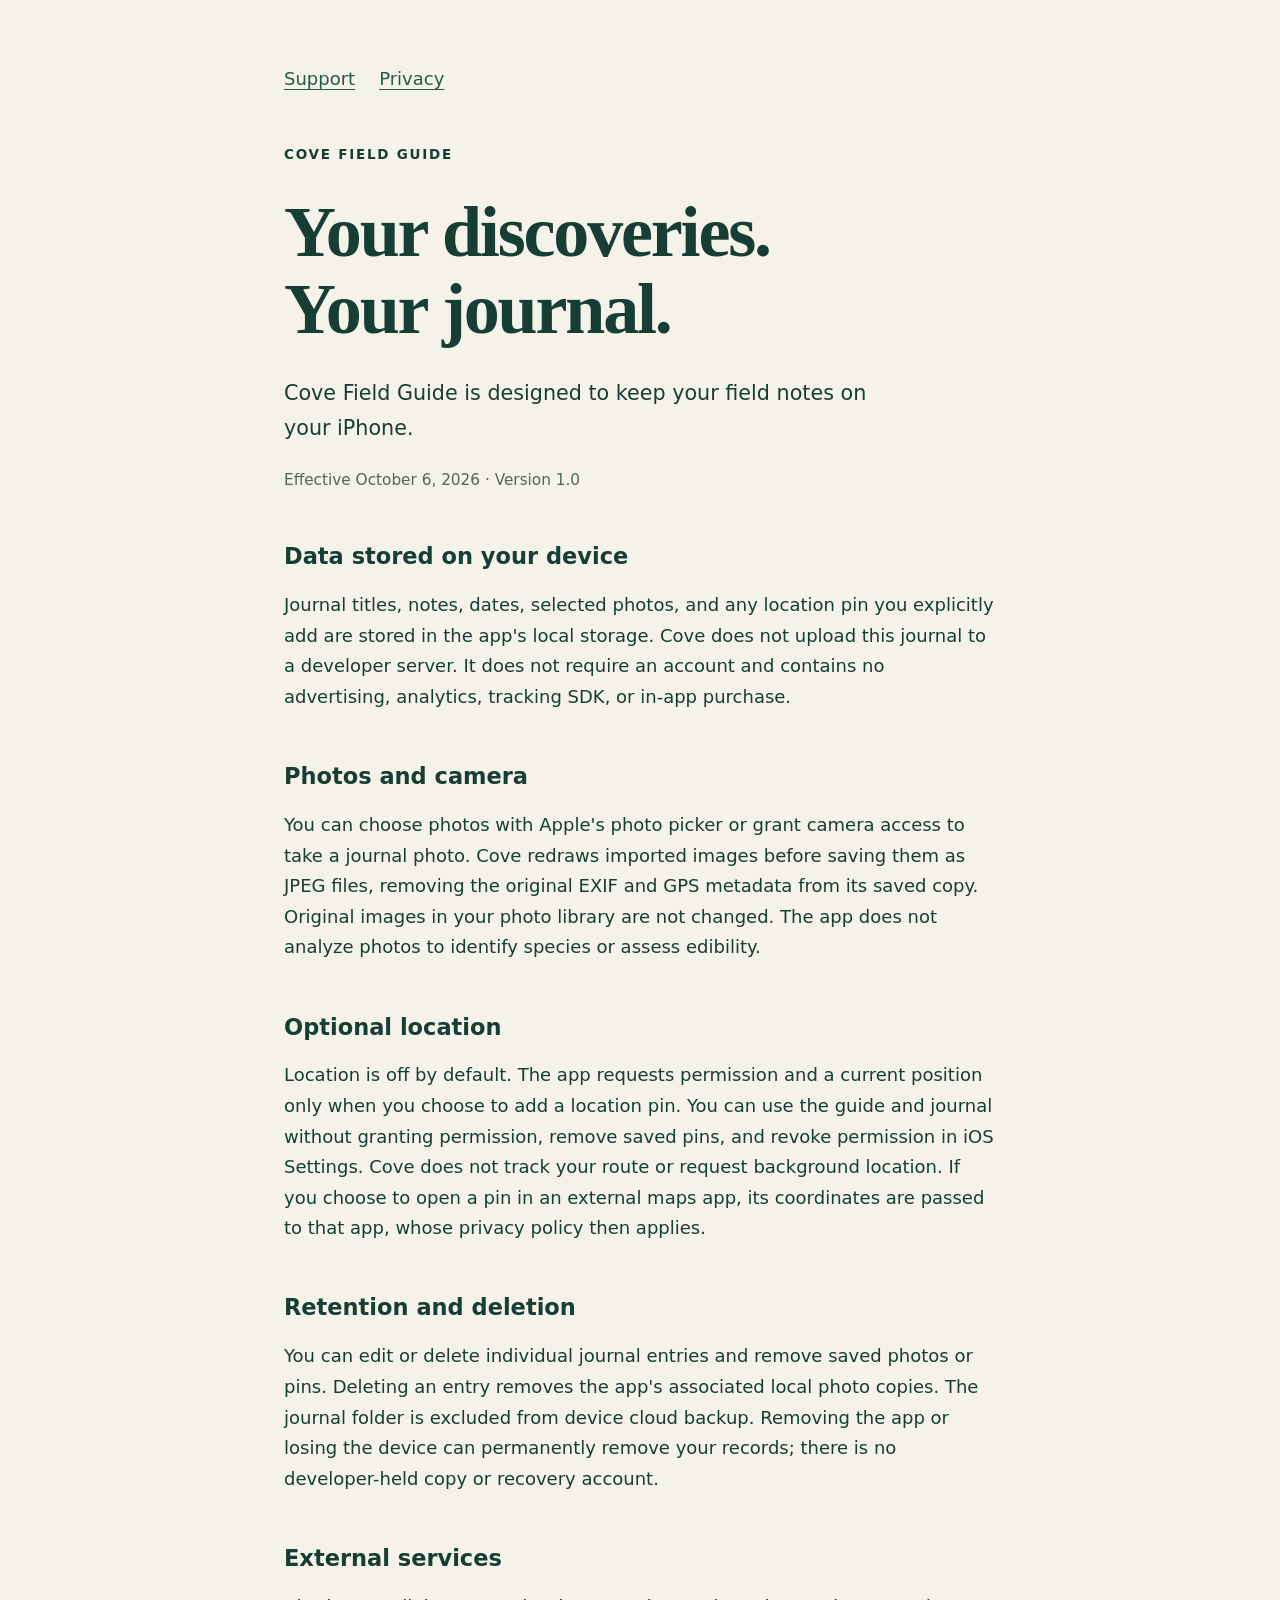
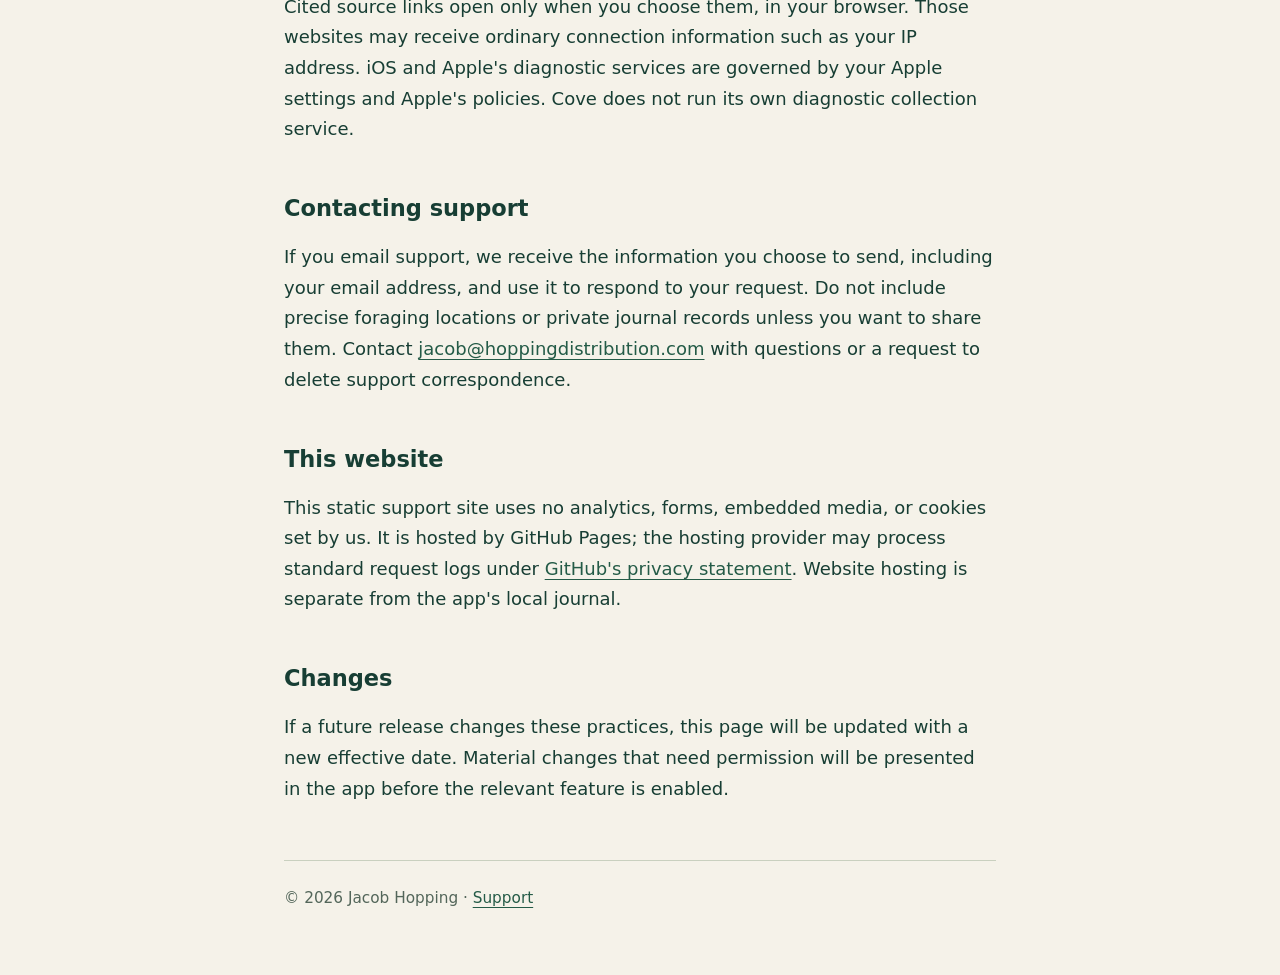
==== privacy.html @ 753c71bb "Add Cove Field Guide support and privacy pages" ====
<!doctype html><html lang="en"><head><meta charset="utf-8"><meta name="viewport" content="width=device-width,initial-scale=1"><meta name="description" content="Cove Field Guide privacy policy: local journal, optional location, no tracking."><title>Privacy — Cove Field Guide</title><link rel="stylesheet" href="style.css"></head><body><main><nav aria-label="Main"><a href="index.html">Support</a><a href="privacy.html" aria-current="page">Privacy</a></nav><p class="eyebrow">Cove Field Guide</p><h1>Your discoveries.<br>Your journal.</h1><p class="lede">Cove Field Guide is designed to keep your field notes on your iPhone.</p><p class="muted">Effective October 6, 2026 · Version 1.0</p><h2>Data stored on your device</h2><p>Journal titles, notes, dates, selected photos, and any location pin you explicitly add are stored in the app's local storage. Cove does not upload this journal to a developer server. It does not require an account and contains no advertising, analytics, tracking SDK, or in-app purchase.</p><h2>Photos and camera</h2><p>You can choose photos with Apple's photo picker or grant camera access to take a journal photo. Cove redraws imported images before saving them as JPEG files, removing the original EXIF and GPS metadata from its saved copy. Original images in your photo library are not changed. The app does not analyze photos to identify species or assess edibility.</p><h2>Optional location</h2><p>Location is off by default. The app requests permission and a current position only when you choose to add a location pin. You can use the guide and journal without granting permission, remove saved pins, and revoke permission in iOS Settings. Cove does not track your route or request background location. If you choose to open a pin in an external maps app, its coordinates are passed to that app, whose privacy policy then applies.</p><h2>Retention and deletion</h2><p>You can edit or delete individual journal entries and remove saved photos or pins. Deleting an entry removes the app's associated local photo copies. The journal folder is excluded from device cloud backup. Removing the app or losing the device can permanently remove your records; there is no developer-held copy or recovery account.</p><h2>External services</h2><p>Cited source links open only when you choose them, in your browser. Those websites may receive ordinary connection information such as your IP address. iOS and Apple's diagnostic services are governed by your Apple settings and Apple's policies. Cove does not run its own diagnostic collection service.</p><h2>Contacting support</h2><p>If you email support, we receive the information you choose to send, including your email address, and use it to respond to your request. Do not include precise foraging locations or private journal records unless you want to share them. Contact <a href="mailto:jacob@hoppingdistribution.com?subject=Cove%20privacy">jacob@hoppingdistribution.com</a> with questions or a request to delete support correspondence.</p><h2>This website</h2><p>This static support site uses no analytics, forms, embedded media, or cookies set by us. It is hosted by GitHub Pages; the hosting provider may process standard request logs under <a href="https://docs.github.com/en/site-policy/privacy-policies/github-general-privacy-statement">GitHub's privacy statement</a>. Website hosting is separate from the app's local journal.</p><h2>Changes</h2><p>If a future release changes these practices, this page will be updated with a new effective date. Material changes that need permission will be presented in the app before the relevant feature is enabled.</p><footer>© 2026 Jacob Hopping · <a href="index.html">Support</a></footer></main></body></html>
---- style.css ----
:root{color-scheme:light dark;font-family:ui-sans-serif,system-ui,-apple-system,BlinkMacSystemFont,"Segoe UI",sans-serif;background:#f5f2e9;color:#173e34;font-size:18px;line-height:1.7}*{box-sizing:border-box}body{margin:0}main{max-width:760px;margin:0 auto;padding:64px 24px}nav{display:flex;gap:24px;margin-bottom:48px;flex-wrap:wrap}a{color:#245b47;text-underline-offset:4px}a:focus-visible{outline:3px solid #a4512f;outline-offset:5px;border-radius:2px}h1{font-family:Georgia,serif;font-size:clamp(2.5rem,8vw,4rem);line-height:1.06;letter-spacing:-.03em;margin:.4em 0}h2{font-size:1.25rem;line-height:1.3;margin-top:2.2em}.eyebrow{font-size:.75rem;letter-spacing:.13em;text-transform:uppercase;font-weight:700}.lede{font-size:1.15rem;max-width:610px}.card{padding:24px;border:1px solid #c9d0bf;border-radius:18px;background:#fffdf6;margin:28px 0}.muted,footer{color:#53665a;font-size:.85rem}footer{margin-top:56px;padding-top:24px;border-top:1px solid #c9d0bf}.status{display:inline-block;background:#e3ead9;padding:6px 14px;border-radius:30px;font-size:.8rem;font-weight:600}li{padding-bottom:8px}@media(prefers-color-scheme:dark){:root{background:#12291f;color:#eeeede}a{color:#b9d9ae}.card{background:#19382b;border-color:#52694f}.muted,footer{color:#bbcdb6}.status{background:#294d38}footer{border-color:#52694f}}
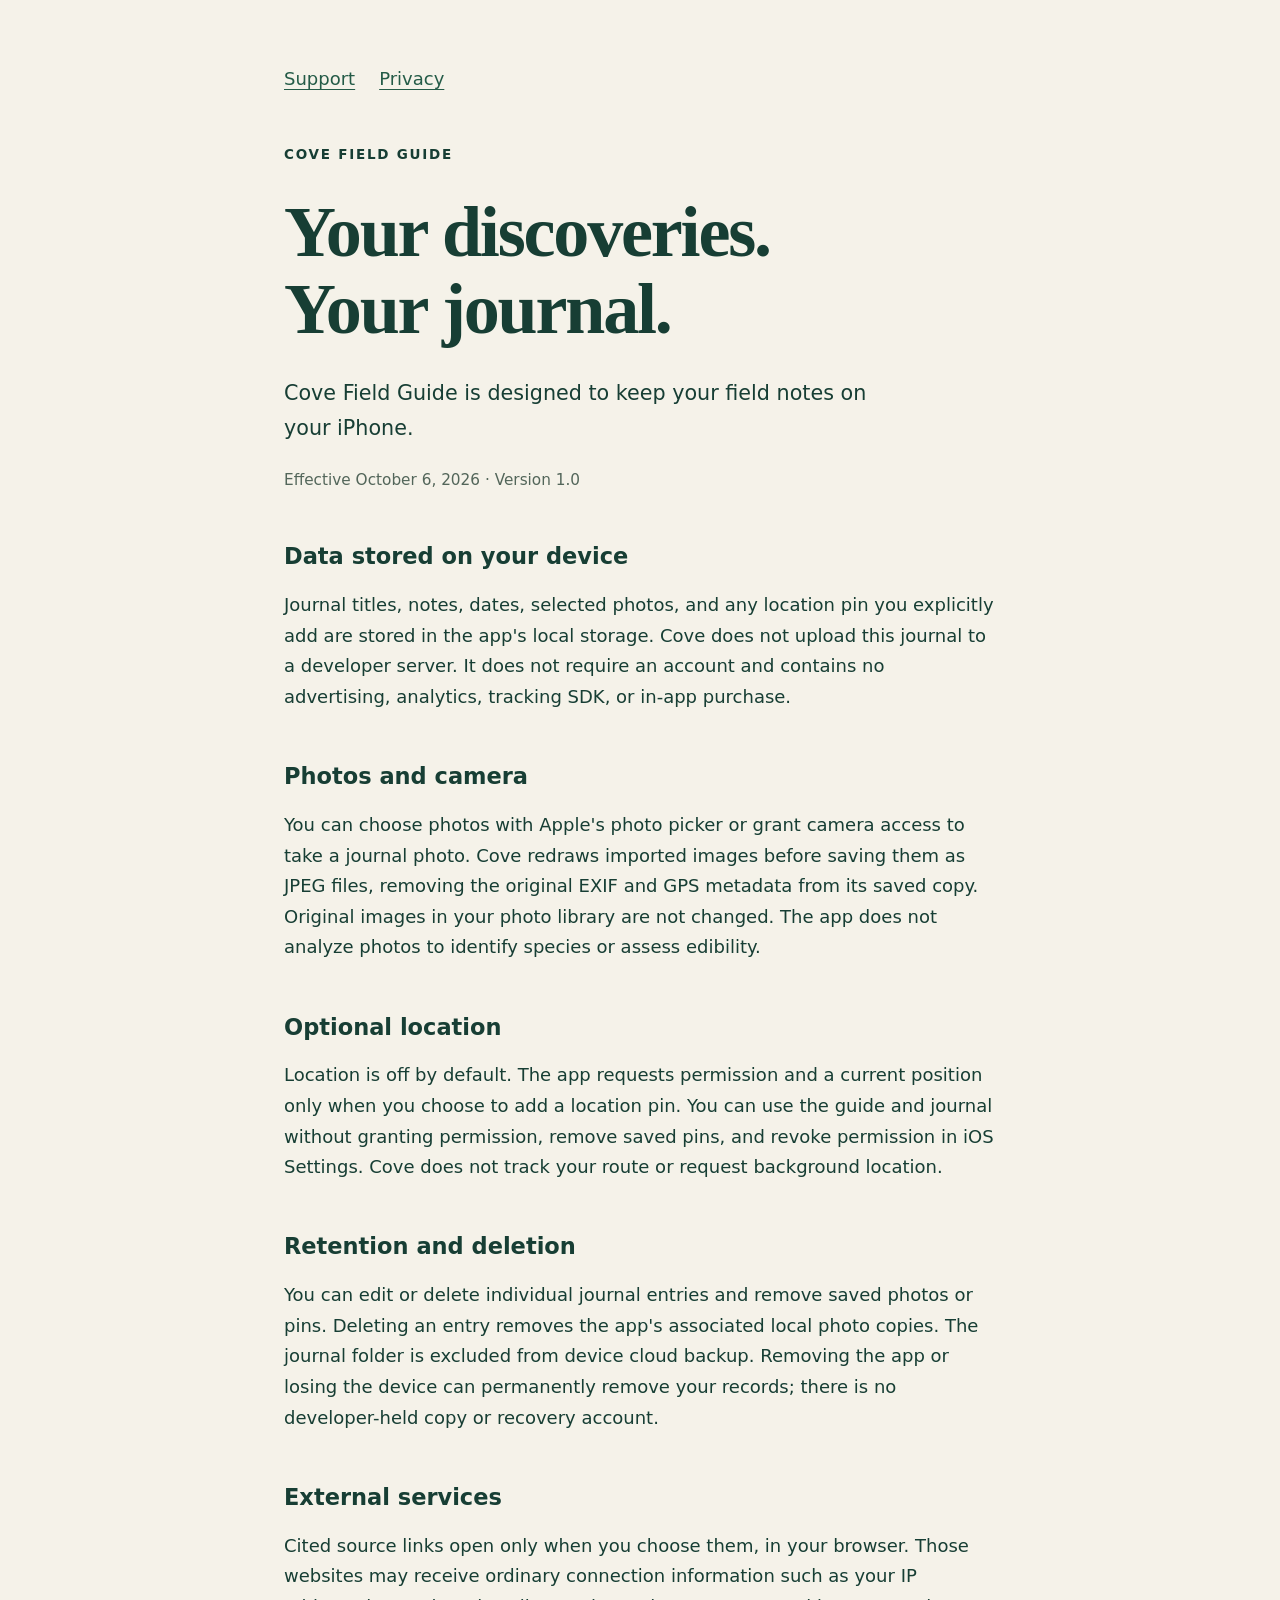
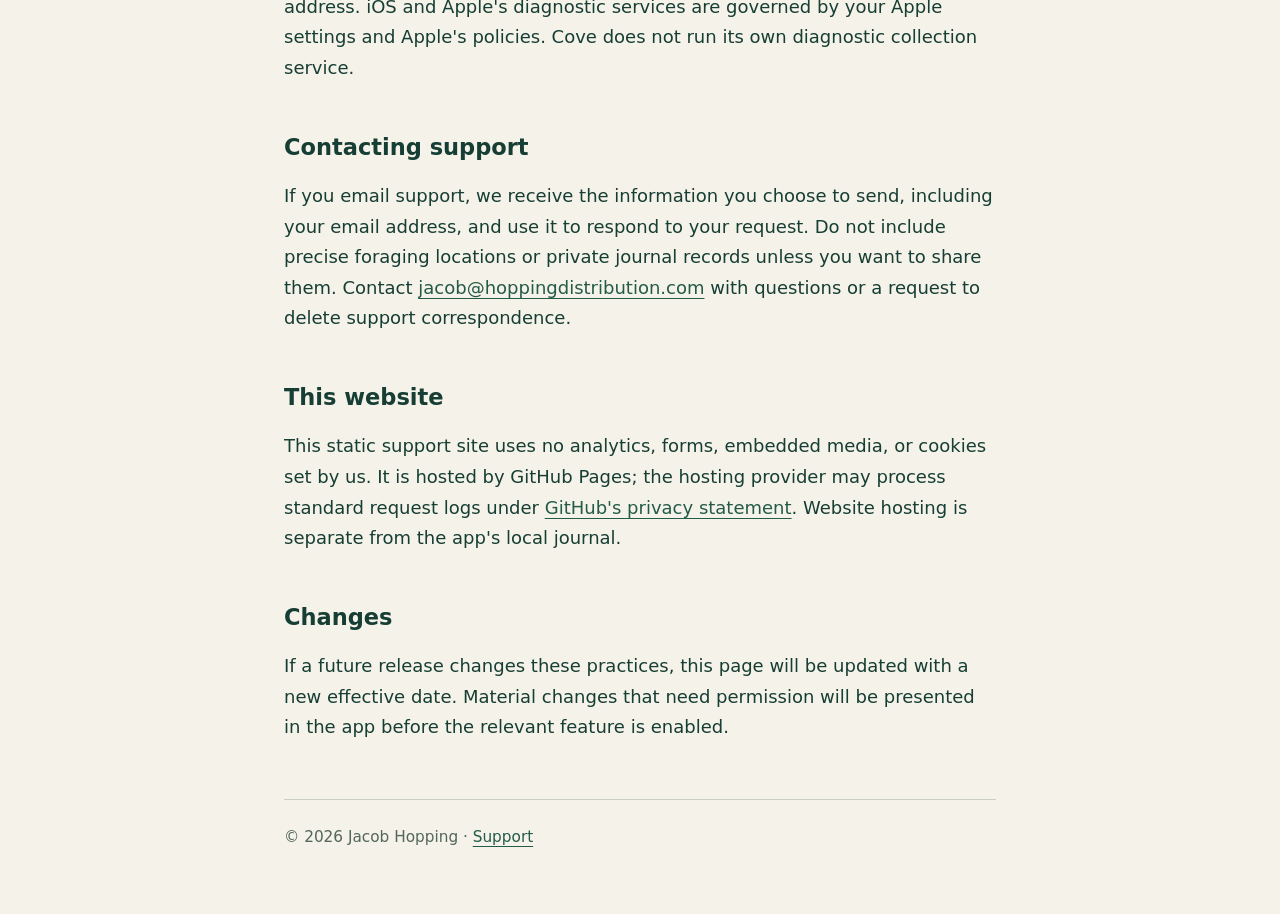
==== commit bba88644: "Align support privacy text with local coordinate storage" ====
--- a/privacy.html
+++ b/privacy.html
@@ -1 +1 @@
-<!doctype html><html lang="en"><head><meta charset="utf-8"><meta name="viewport" content="width=device-width,initial-scale=1"><meta name="description" content="Cove Field Guide privacy policy: local journal, optional location, no tracking."><title>Privacy — Cove Field Guide</title><link rel="stylesheet" href="style.css"></head><body><main><nav aria-label="Main"><a href="index.html">Support</a><a href="privacy.html" aria-current="page">Privacy</a></nav><p class="eyebrow">Cove Field Guide</p><h1>Your discoveries.<br>Your journal.</h1><p class="lede">Cove Field Guide is designed to keep your field notes on your iPhone.</p><p class="muted">Effective October 6, 2026 · Version 1.0</p><h2>Data stored on your device</h2><p>Journal titles, notes, dates, selected photos, and any location pin you explicitly add are stored in the app's local storage. Cove does not upload this journal to a developer server. It does not require an account and contains no advertising, analytics, tracking SDK, or in-app purchase.</p><h2>Photos and camera</h2><p>You can choose photos with Apple's photo picker or grant camera access to take a journal photo. Cove redraws imported images before saving them as JPEG files, removing the original EXIF and GPS metadata from its saved copy. Original images in your photo library are not changed. The app does not analyze photos to identify species or assess edibility.</p><h2>Optional location</h2><p>Location is off by default. The app requests permission and a current position only when you choose to add a location pin. You can use the guide and journal without granting permission, remove saved pins, and revoke permission in iOS Settings. Cove does not track your route or request background location. If you choose to open a pin in an external maps app, its coordinates are passed to that app, whose privacy policy then applies.</p><h2>Retention and deletion</h2><p>You can edit or delete individual journal entries and remove saved photos or pins. Deleting an entry removes the app's associated local photo copies. The journal folder is excluded from device cloud backup. Removing the app or losing the device can permanently remove your records; there is no developer-held copy or recovery account.</p><h2>External services</h2><p>Cited source links open only when you choose them, in your browser. Those websites may receive ordinary connection information such as your IP address. iOS and Apple's diagnostic services are governed by your Apple settings and Apple's policies. Cove does not run its own diagnostic collection service.</p><h2>Contacting support</h2><p>If you email support, we receive the information you choose to send, including your email address, and use it to respond to your request. Do not include precise foraging locations or private journal records unless you want to share them. Contact <a href="mailto:jacob@hoppingdistribution.com?subject=Cove%20privacy">jacob@hoppingdistribution.com</a> with questions or a request to delete support correspondence.</p><h2>This website</h2><p>This static support site uses no analytics, forms, embedded media, or cookies set by us. It is hosted by GitHub Pages; the hosting provider may process standard request logs under <a href="https://docs.github.com/en/site-policy/privacy-policies/github-general-privacy-statement">GitHub's privacy statement</a>. Website hosting is separate from the app's local journal.</p><h2>Changes</h2><p>If a future release changes these practices, this page will be updated with a new effective date. Material changes that need permission will be presented in the app before the relevant feature is enabled.</p><footer>© 2026 Jacob Hopping · <a href="index.html">Support</a></footer></main></body></html>
+<!doctype html><html lang="en"><head><meta charset="utf-8"><meta name="viewport" content="width=device-width,initial-scale=1"><meta name="description" content="Cove Field Guide privacy policy: local journal, optional location, no tracking."><title>Privacy — Cove Field Guide</title><link rel="stylesheet" href="style.css"></head><body><main><nav aria-label="Main"><a href="index.html">Support</a><a href="privacy.html" aria-current="page">Privacy</a></nav><p class="eyebrow">Cove Field Guide</p><h1>Your discoveries.<br>Your journal.</h1><p class="lede">Cove Field Guide is designed to keep your field notes on your iPhone.</p><p class="muted">Effective October 6, 2026 · Version 1.0</p><h2>Data stored on your device</h2><p>Journal titles, notes, dates, selected photos, and any location pin you explicitly add are stored in the app's local storage. Cove does not upload this journal to a developer server. It does not require an account and contains no advertising, analytics, tracking SDK, or in-app purchase.</p><h2>Photos and camera</h2><p>You can choose photos with Apple's photo picker or grant camera access to take a journal photo. Cove redraws imported images before saving them as JPEG files, removing the original EXIF and GPS metadata from its saved copy. Original images in your photo library are not changed. The app does not analyze photos to identify species or assess edibility.</p><h2>Optional location</h2><p>Location is off by default. The app requests permission and a current position only when you choose to add a location pin. You can use the guide and journal without granting permission, remove saved pins, and revoke permission in iOS Settings. Cove does not track your route or request background location.</p><h2>Retention and deletion</h2><p>You can edit or delete individual journal entries and remove saved photos or pins. Deleting an entry removes the app's associated local photo copies. The journal folder is excluded from device cloud backup. Removing the app or losing the device can permanently remove your records; there is no developer-held copy or recovery account.</p><h2>External services</h2><p>Cited source links open only when you choose them, in your browser. Those websites may receive ordinary connection information such as your IP address. iOS and Apple's diagnostic services are governed by your Apple settings and Apple's policies. Cove does not run its own diagnostic collection service.</p><h2>Contacting support</h2><p>If you email support, we receive the information you choose to send, including your email address, and use it to respond to your request. Do not include precise foraging locations or private journal records unless you want to share them. Contact <a href="mailto:jacob@hoppingdistribution.com?subject=Cove%20privacy">jacob@hoppingdistribution.com</a> with questions or a request to delete support correspondence.</p><h2>This website</h2><p>This static support site uses no analytics, forms, embedded media, or cookies set by us. It is hosted by GitHub Pages; the hosting provider may process standard request logs under <a href="https://docs.github.com/en/site-policy/privacy-policies/github-general-privacy-statement">GitHub's privacy statement</a>. Website hosting is separate from the app's local journal.</p><h2>Changes</h2><p>If a future release changes these practices, this page will be updated with a new effective date. Material changes that need permission will be presented in the app before the relevant feature is enabled.</p><footer>© 2026 Jacob Hopping · <a href="index.html">Support</a></footer></main></body></html>
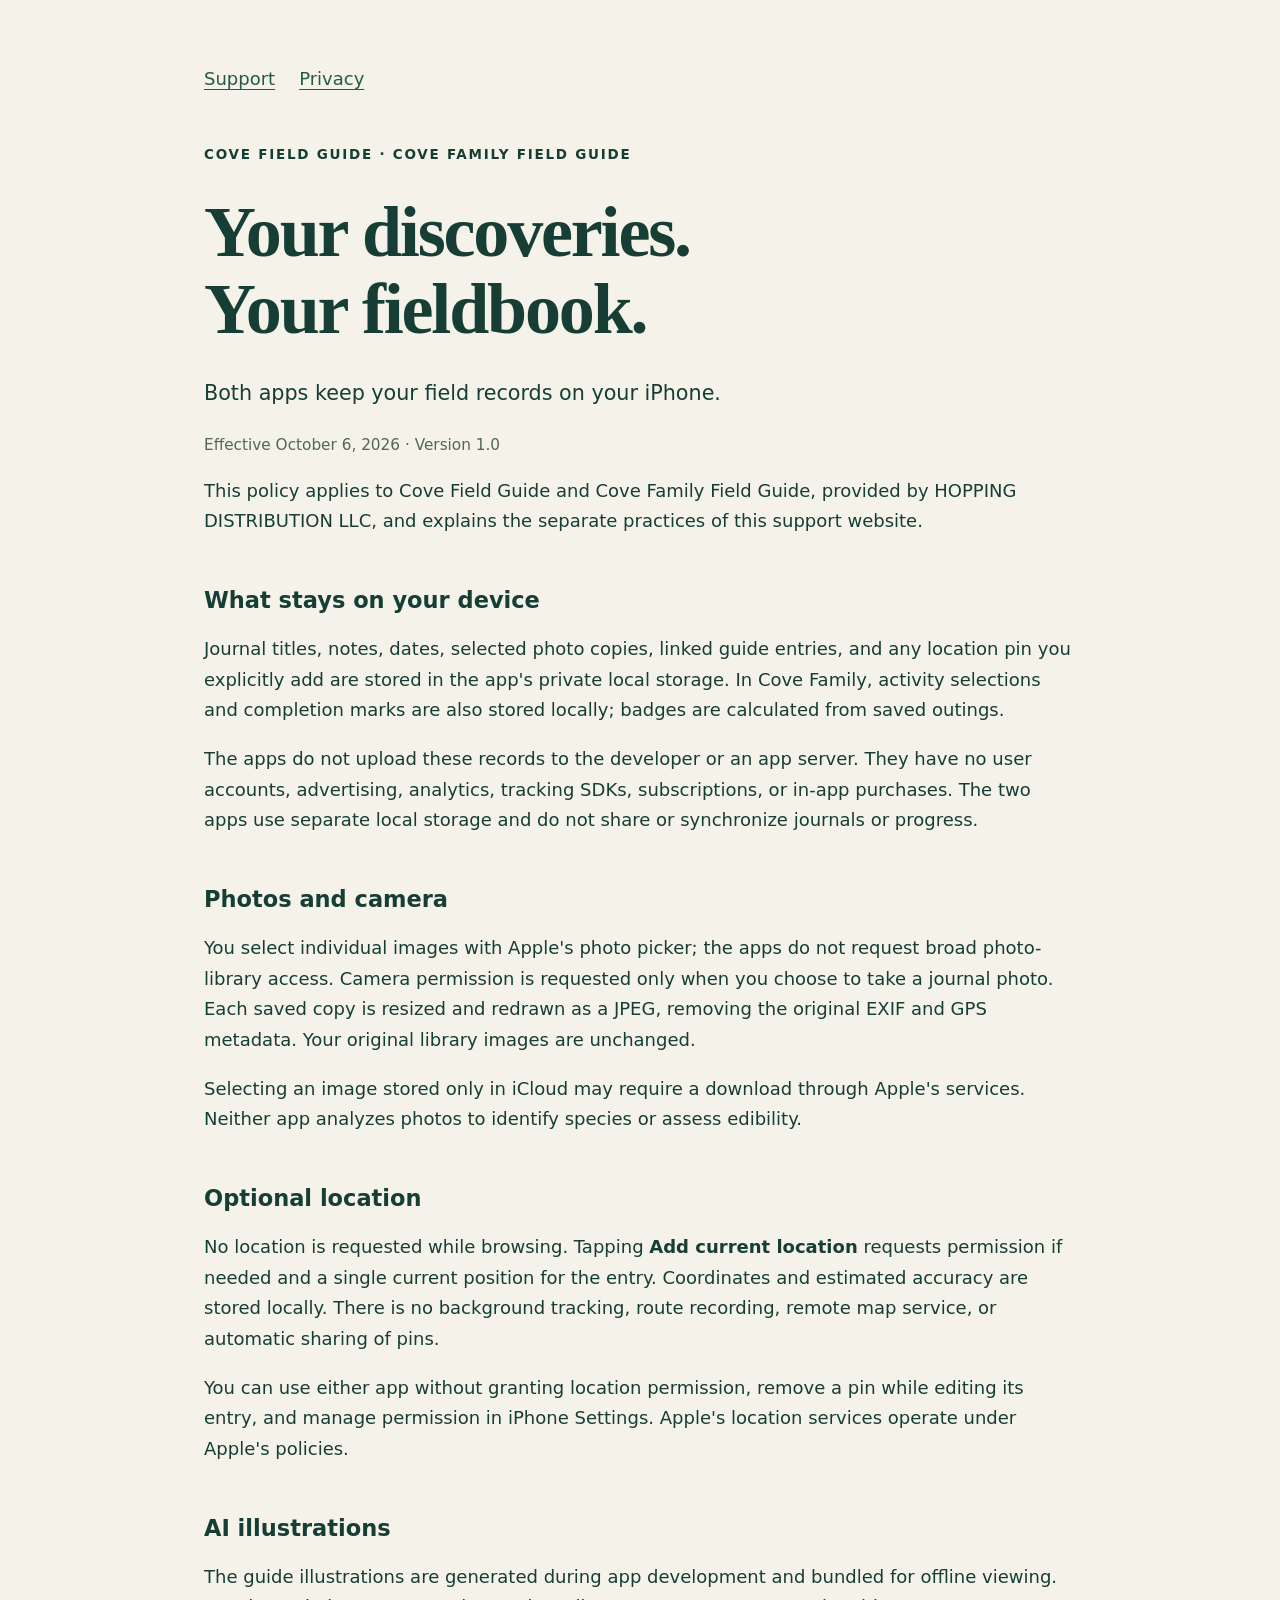
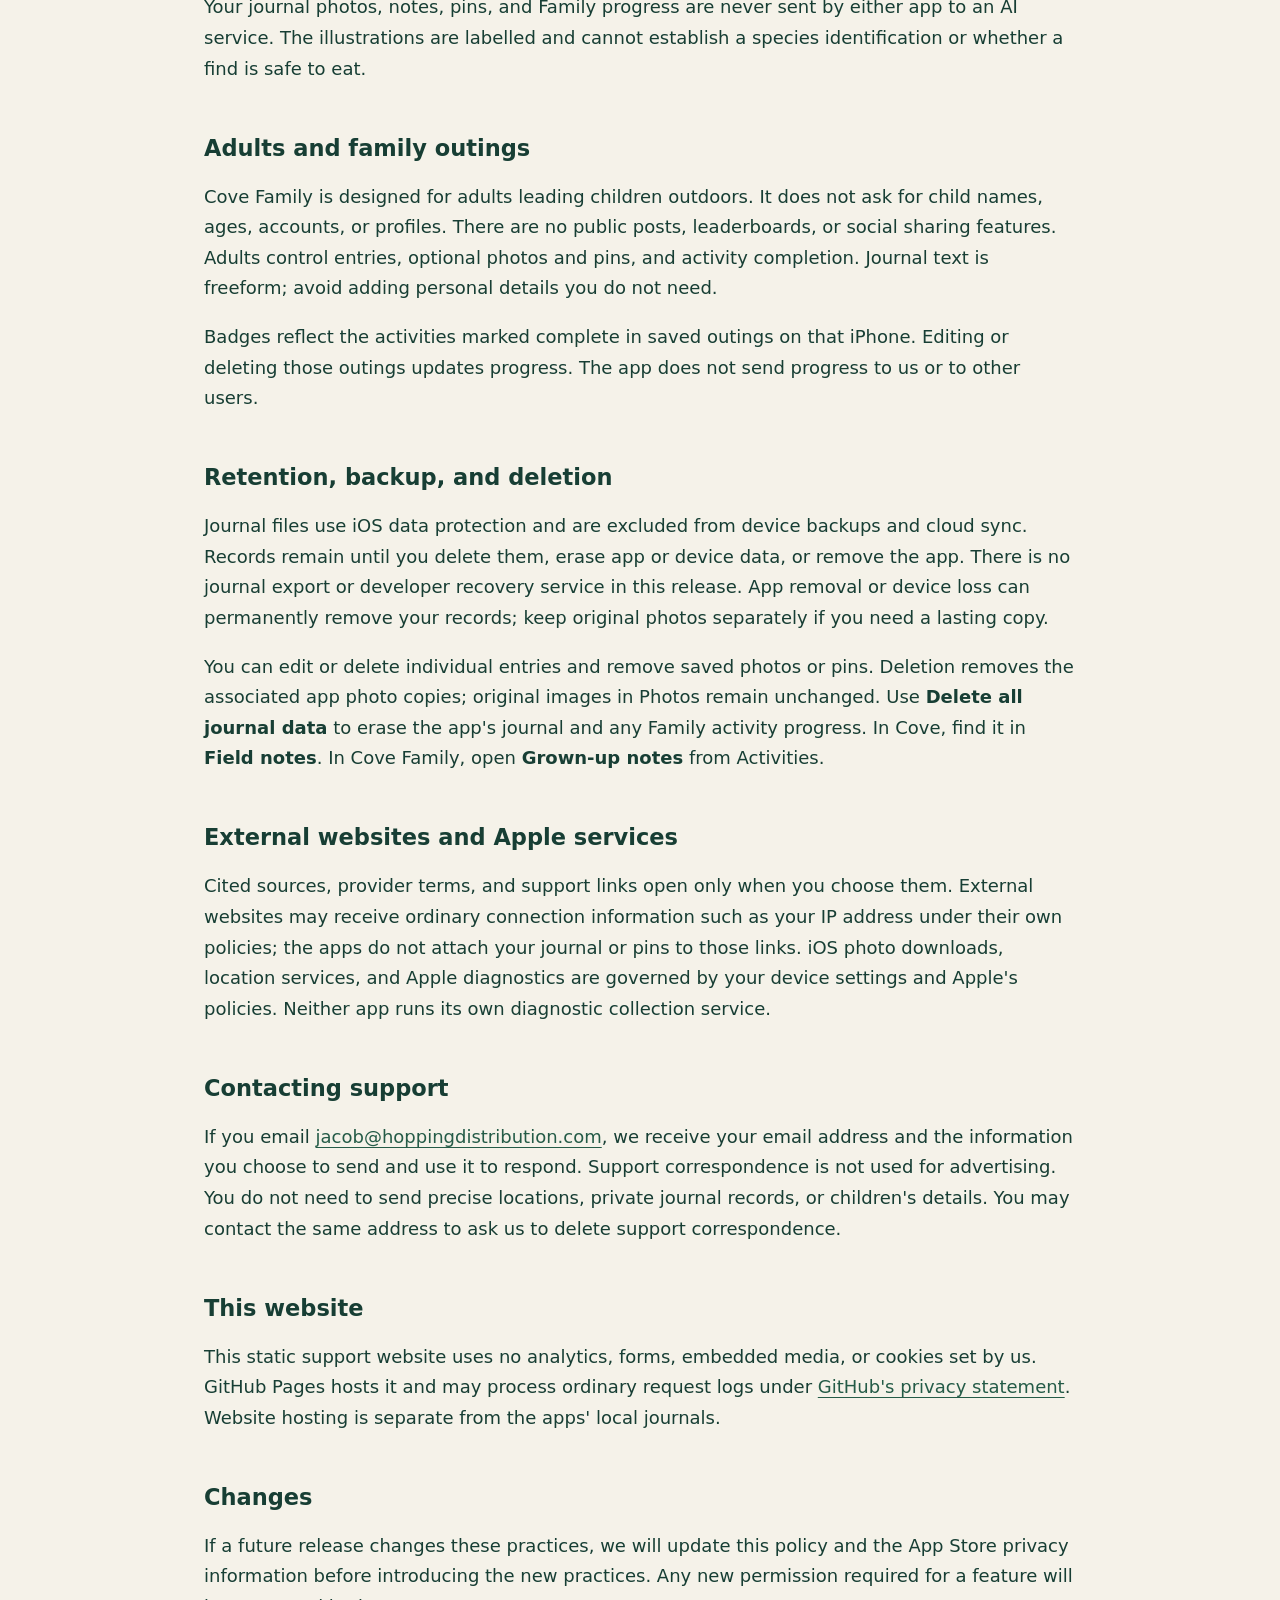
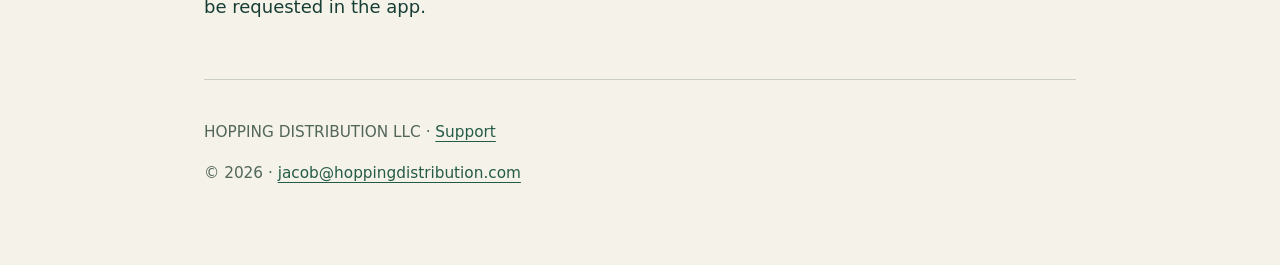
==== commit 51fcf164: "Document both Cove apps and private family activity progress" ====
--- a/privacy.html
+++ b/privacy.html
@@ -1 +1,46 @@
-<!doctype html><html lang="en"><head><meta charset="utf-8"><meta name="viewport" content="width=device-width,initial-scale=1"><meta name="description" content="Cove Field Guide privacy policy: local journal, optional location, no tracking."><title>Privacy — Cove Field Guide</title><link rel="stylesheet" href="style.css"></head><body><main><nav aria-label="Main"><a href="index.html">Support</a><a href="privacy.html" aria-current="page">Privacy</a></nav><p class="eyebrow">Cove Field Guide</p><h1>Your discoveries.<br>Your journal.</h1><p class="lede">Cove Field Guide is designed to keep your field notes on your iPhone.</p><p class="muted">Effective October 6, 2026 · Version 1.0</p><h2>Data stored on your device</h2><p>Journal titles, notes, dates, selected photos, and any location pin you explicitly add are stored in the app's local storage. Cove does not upload this journal to a developer server. It does not require an account and contains no advertising, analytics, tracking SDK, or in-app purchase.</p><h2>Photos and camera</h2><p>You can choose photos with Apple's photo picker or grant camera access to take a journal photo. Cove redraws imported images before saving them as JPEG files, removing the original EXIF and GPS metadata from its saved copy. Original images in your photo library are not changed. The app does not analyze photos to identify species or assess edibility.</p><h2>Optional location</h2><p>Location is off by default. The app requests permission and a current position only when you choose to add a location pin. You can use the guide and journal without granting permission, remove saved pins, and revoke permission in iOS Settings. Cove does not track your route or request background location.</p><h2>Retention and deletion</h2><p>You can edit or delete individual journal entries and remove saved photos or pins. Deleting an entry removes the app's associated local photo copies. The journal folder is excluded from device cloud backup. Removing the app or losing the device can permanently remove your records; there is no developer-held copy or recovery account.</p><h2>External services</h2><p>Cited source links open only when you choose them, in your browser. Those websites may receive ordinary connection information such as your IP address. iOS and Apple's diagnostic services are governed by your Apple settings and Apple's policies. Cove does not run its own diagnostic collection service.</p><h2>Contacting support</h2><p>If you email support, we receive the information you choose to send, including your email address, and use it to respond to your request. Do not include precise foraging locations or private journal records unless you want to share them. Contact <a href="mailto:jacob@hoppingdistribution.com?subject=Cove%20privacy">jacob@hoppingdistribution.com</a> with questions or a request to delete support correspondence.</p><h2>This website</h2><p>This static support site uses no analytics, forms, embedded media, or cookies set by us. It is hosted by GitHub Pages; the hosting provider may process standard request logs under <a href="https://docs.github.com/en/site-policy/privacy-policies/github-general-privacy-statement">GitHub's privacy statement</a>. Website hosting is separate from the app's local journal.</p><h2>Changes</h2><p>If a future release changes these practices, this page will be updated with a new effective date. Material changes that need permission will be presented in the app before the relevant feature is enabled.</p><footer>© 2026 Jacob Hopping · <a href="index.html">Support</a></footer></main></body></html>
+<!doctype html>
+<html lang="en">
+<head>
+  <meta charset="utf-8">
+  <meta name="viewport" content="width=device-width, initial-scale=1">
+  <meta name="description" content="Privacy policy for Cove Field Guide and Cove Family Field Guide: local journals, optional location, no tracking, and no child accounts.">
+  <title>Privacy — Cove fieldbooks</title>
+  <link rel="stylesheet" href="style.css">
+</head>
+<body>
+<main>
+  <nav aria-label="Main"><a href="index.html">Support</a><a href="privacy.html" aria-current="page">Privacy</a></nav>
+  <p class="eyebrow">Cove Field Guide · Cove Family Field Guide</p>
+  <h1>Your discoveries.<br>Your fieldbook.</h1>
+  <p class="lede">Both apps keep your field records on your iPhone.</p>
+  <p class="muted">Effective October 6, 2026 · Version 1.0</p>
+  <p>This policy applies to Cove Field Guide and Cove Family Field Guide, provided by HOPPING DISTRIBUTION LLC, and explains the separate practices of this support website.</p>
+  <h2>What stays on your device</h2>
+  <p>Journal titles, notes, dates, selected photo copies, linked guide entries, and any location pin you explicitly add are stored in the app's private local storage. In Cove Family, activity selections and completion marks are also stored locally; badges are calculated from saved outings.</p>
+  <p>The apps do not upload these records to the developer or an app server. They have no user accounts, advertising, analytics, tracking SDKs, subscriptions, or in-app purchases. The two apps use separate local storage and do not share or synchronize journals or progress.</p>
+  <h2>Photos and camera</h2>
+  <p>You select individual images with Apple's photo picker; the apps do not request broad photo-library access. Camera permission is requested only when you choose to take a journal photo. Each saved copy is resized and redrawn as a JPEG, removing the original EXIF and GPS metadata. Your original library images are unchanged.</p>
+  <p>Selecting an image stored only in iCloud may require a download through Apple's services. Neither app analyzes photos to identify species or assess edibility.</p>
+  <h2>Optional location</h2>
+  <p>No location is requested while browsing. Tapping <strong>Add current location</strong> requests permission if needed and a single current position for the entry. Coordinates and estimated accuracy are stored locally. There is no background tracking, route recording, remote map service, or automatic sharing of pins.</p>
+  <p>You can use either app without granting location permission, remove a pin while editing its entry, and manage permission in iPhone Settings. Apple's location services operate under Apple's policies.</p>
+  <h2>AI illustrations</h2>
+  <p>The guide illustrations are generated during app development and bundled for offline viewing. Your journal photos, notes, pins, and Family progress are never sent by either app to an AI service. The illustrations are labelled and cannot establish a species identification or whether a find is safe to eat.</p>
+  <h2>Adults and family outings</h2>
+  <p>Cove Family is designed for adults leading children outdoors. It does not ask for child names, ages, accounts, or profiles. There are no public posts, leaderboards, or social sharing features. Adults control entries, optional photos and pins, and activity completion. Journal text is freeform; avoid adding personal details you do not need.</p>
+  <p>Badges reflect the activities marked complete in saved outings on that iPhone. Editing or deleting those outings updates progress. The app does not send progress to us or to other users.</p>
+  <h2>Retention, backup, and deletion</h2>
+  <p>Journal files use iOS data protection and are excluded from device backups and cloud sync. Records remain until you delete them, erase app or device data, or remove the app. There is no journal export or developer recovery service in this release. App removal or device loss can permanently remove your records; keep original photos separately if you need a lasting copy.</p>
+  <p>You can edit or delete individual entries and remove saved photos or pins. Deletion removes the associated app photo copies; original images in Photos remain unchanged. Use <strong>Delete all journal data</strong> to erase the app's journal and any Family activity progress. In Cove, find it in <strong>Field notes</strong>. In Cove Family, open <strong>Grown-up notes</strong> from Activities.</p>
+  <h2>External websites and Apple services</h2>
+  <p>Cited sources, provider terms, and support links open only when you choose them. External websites may receive ordinary connection information such as your IP address under their own policies; the apps do not attach your journal or pins to those links. iOS photo downloads, location services, and Apple diagnostics are governed by your device settings and Apple's policies. Neither app runs its own diagnostic collection service.</p>
+  <h2>Contacting support</h2>
+  <p>If you email <a href="mailto:jacob@hoppingdistribution.com?subject=Cove%20privacy">jacob@hoppingdistribution.com</a>, we receive your email address and the information you choose to send and use it to respond. Support correspondence is not used for advertising. You do not need to send precise locations, private journal records, or children's details. You may contact the same address to ask us to delete support correspondence.</p>
+  <h2>This website</h2>
+  <p>This static support website uses no analytics, forms, embedded media, or cookies set by us. GitHub Pages hosts it and may process ordinary request logs under <a href="https://docs.github.com/en/site-policy/privacy-policies/github-general-privacy-statement">GitHub's privacy statement</a>. Website hosting is separate from the apps' local journals.</p>
+  <h2>Changes</h2>
+  <p>If a future release changes these practices, we will update this policy and the App Store privacy information before introducing the new practices. Any new permission required for a feature will be requested in the app.</p>
+  <footer><p>HOPPING DISTRIBUTION LLC · <a href="index.html">Support</a></p><p>© 2026 · <a href="mailto:jacob@hoppingdistribution.com">jacob@hoppingdistribution.com</a></p></footer>
+</main>
+</body>
+</html>
--- a/style.css
+++ b/style.css
@@ -1 +1,2 @@
 :root{color-scheme:light dark;font-family:ui-sans-serif,system-ui,-apple-system,BlinkMacSystemFont,"Segoe UI",sans-serif;background:#f5f2e9;color:#173e34;font-size:18px;line-height:1.7}*{box-sizing:border-box}body{margin:0}main{max-width:760px;margin:0 auto;padding:64px 24px}nav{display:flex;gap:24px;margin-bottom:48px;flex-wrap:wrap}a{color:#245b47;text-underline-offset:4px}a:focus-visible{outline:3px solid #a4512f;outline-offset:5px;border-radius:2px}h1{font-family:Georgia,serif;font-size:clamp(2.5rem,8vw,4rem);line-height:1.06;letter-spacing:-.03em;margin:.4em 0}h2{font-size:1.25rem;line-height:1.3;margin-top:2.2em}.eyebrow{font-size:.75rem;letter-spacing:.13em;text-transform:uppercase;font-weight:700}.lede{font-size:1.15rem;max-width:610px}.card{padding:24px;border:1px solid #c9d0bf;border-radius:18px;background:#fffdf6;margin:28px 0}.muted,footer{color:#53665a;font-size:.85rem}footer{margin-top:56px;padding-top:24px;border-top:1px solid #c9d0bf}.status{display:inline-block;background:#e3ead9;padding:6px 14px;border-radius:30px;font-size:.8rem;font-weight:600}li{padding-bottom:8px}@media(prefers-color-scheme:dark){:root{background:#12291f;color:#eeeede}a{color:#b9d9ae}.card{background:#19382b;border-color:#52694f}.muted,footer{color:#bbcdb6}.status{background:#294d38}footer{border-color:#52694f}}
+.apps{display:grid;gap:18px;margin:30px 0}.apps .card{margin:0}.card h2{margin-top:0}.card .eyebrow{margin-top:0}.help{border-left:5px solid #a4512f}strong{font-weight:700}p{overflow-wrap:anywhere}@media(min-width:740px){.apps{grid-template-columns:1fr 1fr}main{max-width:920px}}@media(max-width:480px){main{padding:36px 20px}nav{margin-bottom:34px}.card{padding:20px}}
